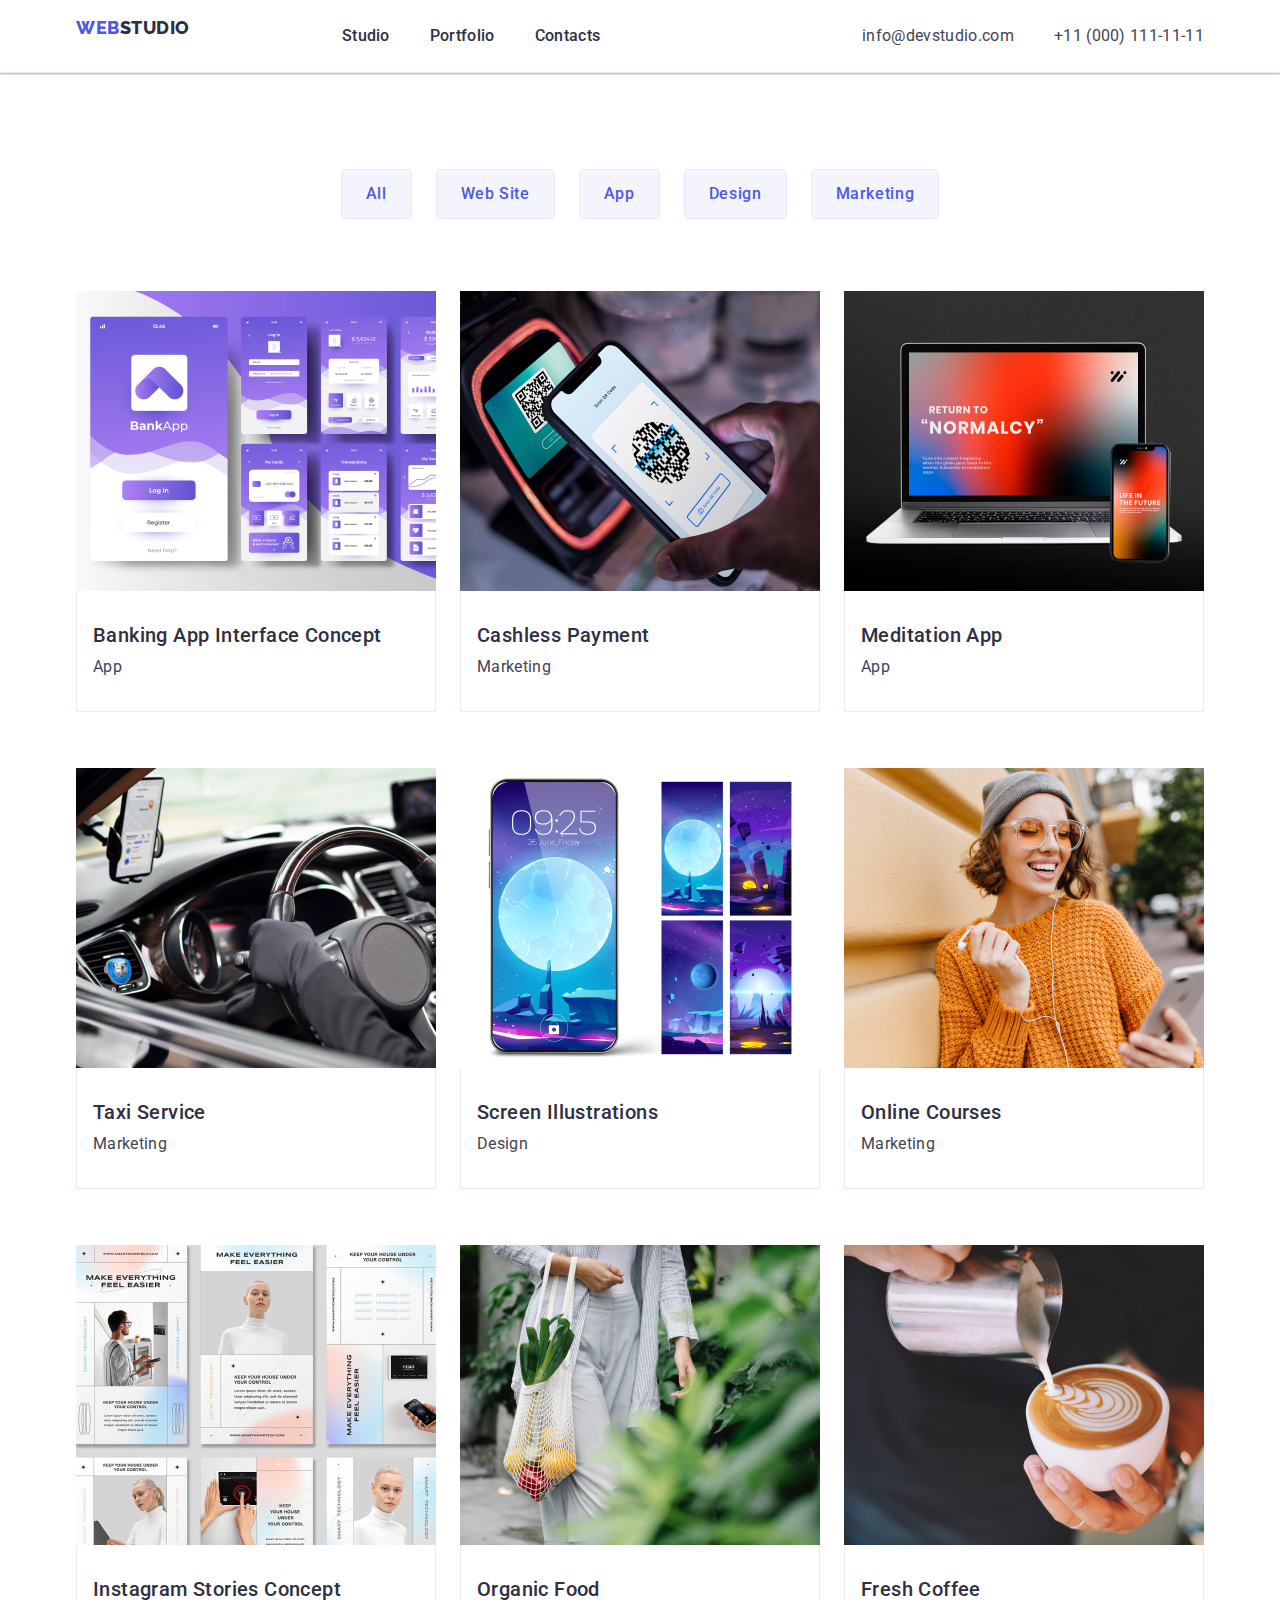
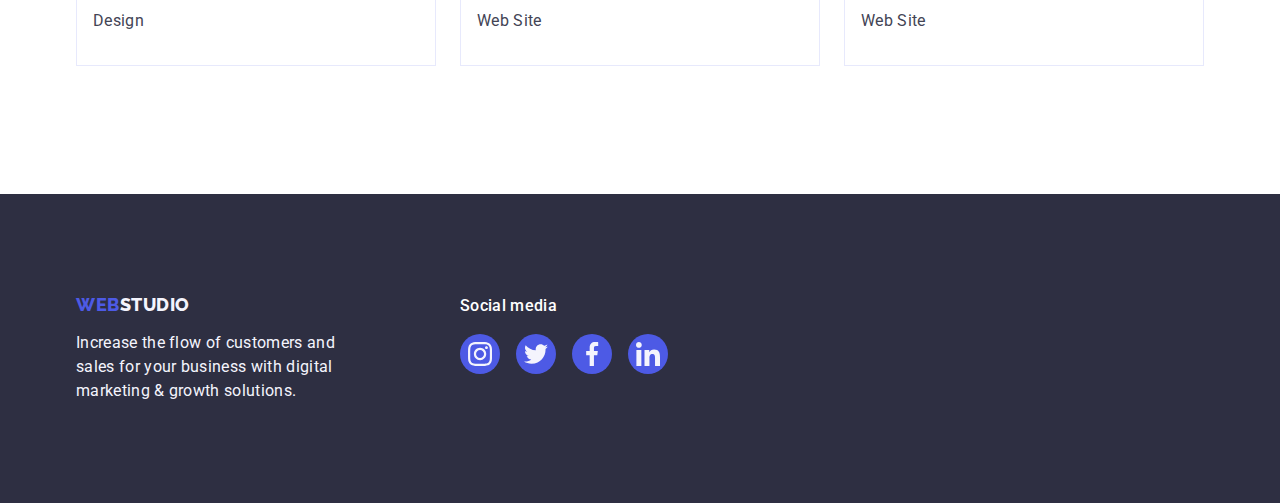
==== portfolio.html @ dd3b019d "goit-markup-hw-05" ====
<!DOCTYPE html>
<html lang="en">
  <head>
    <meta charset="UTF-8">
    <meta http-equiv="X-UA-Compatible" content="IE=edge">
    <meta name="viewport" content="width=device-width, initial-scale=1.0">
    <title>Document</title>
    <link
     rel="stylesheet"
     href="https://cdn.jsdelivr.net/npm/modern-normalize@1.1.0/modern-normalize.min.css"
   />
     <link rel="preconnect" href="https://fonts.googleapis.com">
     <link rel="preconnect" href="https://fonts.gstatic.com" crossorigin >
     <link rel="stylesheet" href="https://fonts.googleapis.com/css2?family=Raleway:wght@800&family=Roboto:wght@400;500;700&display=swap">
     <link rel="stylesheet" href="./css/styles.css">
     
   </head>
  <body class="body"> 
    
     <header class="top-line-body " > 
      <div class="container top-line-body-container">
         <nav class="nav-logo-class"><a class="logo-class-portfolio link" href="./index.html">Web<span class="stydio-header-color link">Studio</span></a>
          <ul class="menu-nav-header list" >
          <li class="studio-header-portfolio-link list"><a class="studio-header-portfolio link" href="./index.html">Studio</a></li>
          <li class="studio-header-portfolio-link list"><a class="studio-header-portfolio link"  href="./portfolio.html">Portfolio </a></li>
          <li class="studio-header-portfolio-link list"><a class="studio-header-portfolio link"  href="">Contacts</a></li>
           </ul>
          </nav>
             <address class="address-header-address link">
                <ul class="address-header-address list"> 
                    <li class="mail-address-header-address link"> <a class="mail-tel-address-header-address link" href="mailto:info@devstudio.com">info@devstudio.com</a></li>
                    <li class="tel-address-header-address link"> <a class="mail-tel-address-header-address link" href="tel:+110001111111">+11 (000) 111-11-11</a></li>
                </ul>

             </address>
            </div>
        </header>
                 <!--section one-->

        <main>
         
         <section class="content-portfolio">
          <div class="container">
          <h1 hidden>Portfolio</h1>
          <ul class="menu-nav-list list">
            <li class="portfolio-btn-list list">
            <button class="portfolio-button" type="button">All</button>
          
          
          </li>
          <li class="portfolio-btn-list list">
       <button class="portfolio-button" type="button">Web Site</button>
        </li>
         <li class="portfolio-btn-list list">
         <button class="portfolio-button" type="button">App</button>
        </li>
        <li class="portfolio-btn-list list">
        <button class="portfolio-button" type="button">Design</button>
        </li>
        <li class="portfolio-btn-list list">
        <button class="portfolio-button" type="button">Marketing</button>
        </li>
        </ul>
   
                <ul class="taxi-five-box-list list"> 
                  <li class="taxi-five-box list ">
                    <a class="box-text-five link" href="">
                  <img src="./images/img-1.jpg" alt="img-1" width="360" height="300">
                   <div class="container-photo">
                    <h2 class="banking-text-five">Banking App Interface Concept</h2>
                   <p class="five-marketing-text">
                    App
                    </p>
                  </div>
                     </a>

                  </li>



                  <li class="taxi-five-box list"> <a class="box-text-five link" href="">
                 <img  src="./images/img-2.jpg" alt="img-2" width="360" height="300">
                <div class="container-photo">
                  <h2 class="banking-text-five">Cashless Payment</h2>
                 <p class="five-marketing-text">Marketing</p>
               </div>
              </a>
            </li> 


            
               <li class="taxi-five-box list"> <a class="box-text-five link" href="">
                <img src="./images/img-3.jpg" alt="img-3" width="360" height="300">
               <div class="container-photo">
                   <h2 class="banking-text-five">Meditation App</h2>
                 <p class="five-marketing-text"> App</p>
               </div>
              </a>
              </li> 
             
             
              <li class="taxi-five-box list"> <a class="box-text-five link" href="">
                <img src="./images/img-4.jpg" alt="img-4" width="360" height="300">
                 <div class="container-photo">
                  <h2 class="banking-text-five">Taxi Service</h2>
                  <p class="five-marketing-text">
                    Marketing
                   </p>
                  </div>
               </a>
                  </li>
                   <li class="taxi-five-box list"> <a class="box-text-five link" href="">
                <img  src="./images/img-5.jpg" alt="img-5" width="360" height="300">
                <div class="container-photo">
                   <h2 class="banking-text-five">Screen Illustrations</h2>
                <p class="five-marketing-text">Design</p>
             </div>
            </a>
            </li>
              <li class="taxi-five-box list"> <a class="box-text-five link" href="">
               <img src="./images/img-6.jpg" alt="img-6" width="360" height="300">
             <div class="container-photo">
                <h2 class="banking-text-five">Online Courses</h2>
                <p class="five-marketing-text">Marketing</p>
              </div>
            </a>
               </li>
            <li class="taxi-five-box list"> <a class="box-text-five link" href="">
                <img src="./images/img-7.jpg" alt="img-7" width="360" height="300">
                <div class="container-photo">
                   <h2 class="banking-text-five">Instagram Stories Concept</h2>
                  <p class="five-marketing-text">
                    Design
                   </p>
                  </div>
                  </a>
                 </li>
              <li class="taxi-five-box list"> <a class="box-text-five link" href="">
                <img  src="./images/img-8.jpg" alt="img-8" width="360" height="300">
                <div class="container-photo">
                  <h2 class="banking-text-five">Organic Food</h2>
                <p class="five-marketing-text">Web Site</p>
              </div>
            </a>
               </li>
          <li class="taxi-five-box list"> <a class="box-text-five link" href="">
               <img src="./images/img-9.jpg" alt="img-9" width="360" height="300">
               <div class="container-photo">
                <h2 class="banking-text-five">Fresh Coffee</h2>
                <p class="five-marketing-text">Web Site</p>
             </div>
             </a>
            </li>
           </ul> 
         
          </div>
          </section>
    </main>
    <footer class="footer-class-portfolio">
     <div class="container footer-class-container">
      <div class="container-peage-footer-logo-link">
        <a class="logo-footer-class-portfolio link" href="./index.html">Web<span class="stydio-footer-color link">Studio</span></a>
         <p class="footer-text-portfolio"> 
      Increase the flow of customers and sales for your
          business with digital marketing & growth solutions.
        </p>
   </div>
   <div>
    <p class="peage-footer-social-text">Social media</p>

    <ul class="peage-footer-social-list list">
      <li class="peage-footer-social-list-item">
        <a href="" class="peage-footer-social-list-link">
          <svg
            class="peage-footer-social-list-icon"
            width="24"
            height="24"
          >
            <use href="./images/icon.svg#icon-instagram-2-1"></use>
          </svg>
        </a>
      </li>
      <li class="peage-footer-social-list-item">
        <a href="" class="peage-footer-social-list-link">
          <svg
            class="peage-footer-social-list-icon"
            width="24"
            height="24"
          >
            <use href="./images/icon.svg#icon-twitter-1-1"></use>
          </svg>
        </a>
      </li>
      <li class="peage-footer-social-list-item">
        <a href="" class="peage-footer-social-list-link">
          <svg
            class="peage-footer-social-list-icon"
            width="24"
            height="24"
          >
            <use href="./images/icon.svg#icon-facebook-1-1"></use>
          </svg>
        </a>
      </li>
      <li class="peage-footer-social-list-item">
        <a href="" class="peage-footer-social-list-link">
          <svg
            class="peage-footer-social-list-icon"
            width="24"
            height="24"
          >
            <use href="./images/icon.svg#icon-linkedin-1-1"></use>
          </svg>
        </a>
      </li>
    </ul>
  </div>
   </div> 
      </footer >
 </body>
</html>
---- css/styles.css ----
/* body*/
.body {
  font-family: "Roboto", sans-serif;
   color:var(--body-text-color);
   background-color:var(--background-white-color);
    }
  /* header */
  .top-line-body {
    border-bottom: 1px solid #e7e9fc;
    box-shadow: 0px 2px 1px rgba(46, 47, 66, 0.08), 0px 1px 1px rgba(46, 47, 66, 0.16),
     0px 1px 6px rgba(46, 47, 66, 0.08);
    }
    .top-line-body-container{
       display: flex;
      align-items: center;
      
    }
  .menu-nav-header {
    padding-left: 76px;
    display: flex;
    align-items: center;
    gap: 40px;

      }
      .list{ list-style: none;
       
      }
     
      .studio-header-portfolio {

        font-weight: 500;
        font-size: 16px;
        line-height: 1.5;
        letter-spacing: 0.02em;
        color: var(--title-text-color);
        display: flex;
        padding-top: 24px;
        padding-bottom: 24px;
        align-items: center
       } 
       .studio-header-portfolio-link:hover,
       .menu-page-nav-item :focus {
        color: var(--pressed-state-color);
       
       } 
       .stydio-header-color{
        font-family: var(--secondery-font);
        font-weight: 800;
        font-size: 18px;
        line-height: 1.2;
        letter-spacing: 0.03em;
        color: var(--title-text-color);
        text-transform: uppercase;
      }
      .logo-class-portfolio
      {
        margin-right: 76px;
        font-family: var(--secondery-font);
        font-style: normal;
        font-weight: 800;
        font-size: 18px;
        line-height: 1.17;
        letter-spacing: 0.03em;
        color: var(--primary-brand-color);
        text-transform: uppercase;
        display: inline-block;
        margin-bottom: 16px;
      }
      .nav-logo-class{ 
        display: flex;
        align-items: center;
        margin-right: auto;}
              /* adress */
      .address-header-address{
        font-style: normal;
        display: flex;
        align-items: center;
        gap: 40px;}
      
     
     .mail-address-header-address {
        font-family: 'Roboto';
        font-style: normal;
        font-weight: 400;
        font-size: 16px;
        line-height: 1.5;
        letter-spacing: 0.02em;
        color: #434455;}
     .tel-address-header-address {
      font-family: 'Roboto';
      font-style: normal;
      font-weight: 400;
      font-size: 16px;
      line-height: 1.5;
      letter-spacing: 0.02em;
      color: #434455;
      }
      .mail-tel-address-header-address{
        display: flex;
        align-items: center;
        gap: 40px;
        font-style: normal;
        font-weight: 400;
        font-size: 16px;
        line-height: 1.5;
        letter-spacing: 0.02em;
        color: var(--body-text-color)}
        .mail-tel-address-header-address:hover,
        .mail-tel-address-header-address:focus
         {
         color: var(--pressed-state-color);
        }
        /* section-one */
      .hero-image {
        background-color: var(--background-dark-color); 
        padding-top: 188px;
        padding-bottom: 188px;
        background-color: var(--background-dark-color);
        background-image: linear-gradient(rgba(46, 47, 66, 0.7), rgba(46, 47, 66, 0.7)),url("../images/people-office\ 1.jpg");
        background-size: cover;
        max-width: 1440px;
        background-repeat: no-repeat;
        background-position: center;
        margin-left: auto;
        margin-right: auto;
       
        }
      .hero-text {

          font-weight: 700;
          font-size: 56px;
          line-height: 1.07;
          letter-spacing: 0.02em;
          max-width: 496px;
          text-align: center;
          margin: 0 auto 48px;
          color: var(--background-white-color);
     }
      .button-one { 
        font-family: "Roboto", sans-serif;
        font-style: normal;
        font-weight: 500;
        font-size: 16px;
        line-height: 1.5;
        letter-spacing: 0.04em;
        color: var(--background-white-color);
        background: var(--primary-brand-color);
        cursor: pointer;
        align-items: center;
        border-radius: 4px;
        padding-top: 16px;
        padding-bottom: 16px;
        padding-left: 32px;
        padding-right: 32px;
        min-width: 169px;
        height: 56px;
        border: none;
        margin: 0 auto;
        }
    .button-one:hover,
    .button-one:focus {  
      background-color: var(--pressed-state-color);
      color: var(--background-white-color)
     }
        /*cection-2*/
      .cection-two-cection { 
        padding-top: 120px;
        padding-bottom: 120px;




      }
      .content-our-list{  
        display: flex;
        gap: 24px;
    }
     
      .feature-li-feature { 
         
            width: calc((100% - 72px) / 4);
           
       
      }


         .strategy-our-actions 
         {
           font-weight: 500;
           font-size: 20px;
           line-height: 1.2;
           letter-spacing: 0.02em;
           color: var(--title-text-color);
           margin-bottom: 8px;
          }
         
          .strategy-text-our-actions
           {
            font-weight: 400;
            font-size: 16px;
            line-height: 1.5;
            letter-spacing: 0.02em;
            color: var(--body-text-color);
            }
           .content-our-actions-icon{}
           .content-our-actions-item-icon {
            display: flex;
            height: 112px;
            background-color: #F4F4FD;
            justify-content: center;
            align-items: center;
            margin-bottom: 8px;
            border-radius: 4px;
        
        }
                 
             /*section-3*/
            .section-three {
              padding-bottom: 120px;
             }  
            /*what-are-we-doing*/
      .what-are-we-doing
             {
        font-weight: 700;
        font-size: 36px;
        line-height: 1.11;
        text-align: center;
        letter-spacing: 0.02em;

        text-transform: capitalize;
        margin-bottom: 72px;
        color:var(--title-text-color);
            } 
            .what-are-list{
              display: flex;
              flex-wrap: wrap;
              gap: 24px;}   
    .img-section-three {  
      flex-basis: calc((100% - 48px) / 3);
     
      } 
      .rectangle-71 {
        box-sizing: border-box;
        width: 360px;
        height: 300px;
        background: url(2368.jpg);
        border: 1px solid #E7E9FC;
        flex: none;
        order: 0;
        flex-grow: 0;
      }  
                  /*section-4*/
         
         .our-team-social-list-link {
          display: flex;
          justify-content: center;
          align-items: center;
          width: 40px;
          height: 40px;
          border-radius: 50%;
          background-color: var(--primary-brand-color);
      }
      
      .our-team-social-list-link:hover,
      .our-team-social-list-link:focus {
          background-color: var(--pressed-state-color);
      }
      
      .our-team-social-list {
          display: flex;
          justify-content: center;
          gap: 24px;
      }
      
      .our-team-social-list-icon {
          fill: #F4F4FD;
      } 
       
        .section-our-team {
          background-color: var(--background-section-color);
          padding-top: 120px;
          padding-bottom: 120px;
          background-color:  var(--background-section-color);
        background-image:  url("../images/Light-bg.jpg");
        background-size: cover;
        
        background-repeat: no-repeat;
        background-position: center;
        margin-left: auto;
        margin-right: auto;
       
        }
        .our-team-container
        {  
            padding-top: 32px;
             padding-bottom: 32px;
             border-radius: 0px 0px 4px 4px;
        }
         

          .team-card-one {
            
            flex-basis: calc((100% - 72px) / 4);
            background-color: var(--background-white-color);
            box-shadow: 0px 1px 6px rgba(46, 47, 66, 0.08),
                0px 1px 1px rgba(46, 47, 66, 0.16),
                0px 2px 1px rgba(46, 47, 66, 0.08);
        
            border-radius: 0px 0px 4px 4px;;
         }

          .ul-our-team-one {
            display: flex;
            flex-wrap: wrap;
            gap: 24px;
            
            box-shadow: 0px 1px 6px rgba(46, 47, 66, 0.08),
                0px 1px 1px rgba(46, 47, 66, 0.16),
                0px 2px 1px rgba(46, 47, 66, 0.08);
        
            border-radius: 0px 0px 4px 4px;
          }
          .img-mark {
            background: url(man-with-laptop-presenting-something.jpg);
            mix-blend-mode: normal;
            flex: none;
            order: 0;
           flex-grow: 0;}
        .our-team-section  {
          font-family: 'Roboto';
          font-style: normal;
          font-weight: 500;
          font-size: 20px;
          line-height: 24px;
          text-align: center;
          letter-spacing:0.02em;
          color: #2E2F42;
          flex:none;
          order: 0;
          flex-grow:0;
          margin-bottom: 8px;
        }
        
          
            .frontend-developer-text
             {
              font-weight: 400;
              font-size: 16px;
              line-height: 1.5;
              letter-spacing: 0.02em;
              color: var(--body-text-color);
              text-align: center;
            }
           .marketing {
             font-family: 'Roboto';
             font-style: normal;
            font-weight: 400;
             font-size: 16px;
            line-height: 24px;
             text-align: center;
             letter-spacing: 0.02em;
            color: #434455;
            flex: none;
            order: 1;
           flex-grow: 0;
          }  
          /*SECTIONS FIVE ICON*/

.our-customers {
  padding-top: 120px;
  padding-bottom: 120px;
}

.header-our-customers {
  font-weight: 700;
  font-size: 36px;
  line-height: 1.1;
  text-align: center;
  letter-spacing: 0.02em;
  text-transform: capitalize;
  color: var(--title-text-color);
  margin-bottom: 72px;
}

.our-customers-list-item-link {
  color:#8E8F99 ;
  display: flex;
  border: 1px solid #8E8F99;
  justify-content: center;
  align-items: center;

  height: 88px;

  border-radius: 4px;

}

.our-customers-list-item {
  width: calc((100% - 120px) / 6);
 
 
}


.our-customers-list-item-link:hover,
.our-customers-list-item-link:focus {
    border-color: #404bbf;
    color: #404bbf;}


.our-customers-list {
  display: flex;
  gap: 24px;
  justify-content: center;
  align-items: center;

}

.our-customers-list-icon {
  fill: currentColor;
 
}


   
          /*footer*/

          
          .peage-footer-social-list {
            display: flex;
            gap: 16px;
        }  
        .peage-footer-social-list-link {
          display: flex;
          justify-content: center;
          align-items: center;
          width: 40px;
          height: 40px;
          border-radius: 50%;
          background-color: var(--primary-brand-color);
      }
      .peage-footer-social-list-icon {
        fill: #F4F4FD;
    }
    
    .peage-footer-social-list-link:focus,
    .peage-footer-social-list-link:hover {
        background-color: #31D0AA;
    }
    
   
      
     .footer-class-portfolio {
      background: var(--background-dark-color);
      padding-top: 100px;
      padding-bottom: 100px;
      }
      .footer-class-container{
        display: flex;
        align-items: baseline;
        gap: 120px;
        margin-right: 120px;
      }
  
    .logo-footer-class-portfolio
    { 
        color: var(--primary-brand-color);
         font-family: var(--secondery-font);
         font-style: normal;
         font-weight: 800;
         font-size: 18px;
          letter-spacing: 0.03em;
          line-height: 1.17;
              text-transform: uppercase;
           display: inline-block;
      margin-bottom: 16px;

     }
     .footer-text-portfolio
     {
       
       font-style: normal;
       font-weight: 400;
       font-size: 16px;
       line-height: 1.5;
       letter-spacing: 0.02em;
       color: var(--background-section-color);
       width: 264px;
     }

        /* ------portfolio ------*/
        .top-line-nav-ul
        {
         background: #FFFFFF;
         border-bottom: 1px solid #E7E9FC;
         font-family: "Raleway", sans-serif;
        font-weight: 800;
        font-size: 18px;
        line-height: 1.17;
        letter-spacing: 0.03em ;
        text-transform: uppercase;
        color: #434455;}
       .menu-nav-ul{
        font-style: normal;
        display: flex;
        align-items: center;
        gap: 40px;
          }
      .studio-nav-ula{
        font-family: 'Roboto';
       
        font-weight: 500;
        font-size: 16px;
        line-height: 24px;
        letter-spacing: 0.02em;
        color: #2e2f42 ;
        flex: none;
        order: 0;
        flex-grow: 0;
      }

       .mail-adress-mail{
          font-family: 'Roboto';
          font-style: normal;
          font-weight: 400;
          font-size: 16px;
          line-height: 24px;
          letter-spacing: 0.02em;
          color: #434455;}
        .tel-adress-tel{
           font-family: 'Roboto';
          font-style: normal;
          font-weight: 400;
          font-size: 16px;
          line-height: 24px;
          letter-spacing: 0.02em;
          color: #434455;}
          /*section-filters*/
          .content-portfolio
          {
            padding: 96px 0 120px;
            padding-bottom: 120px;
            padding-top: 96px;

            }
            .contacts-address-list-van{
              font-size: 16px;
              line-height: 1.5 ;
              letter-spacing: 0.02em;
              color: #434455;
              }
              .add-re-ss{ font-style: normal;}
             .contacts-address-list {
              font-size: 16px;
              line-height: 1.5 ;
               letter-spacing: 0.02em;
               color: #434455;
              }
          
            .portfolio-btn-list{
              }

              .portfolio-button:hover{
                color: var(--background-white-color);
                background-color: var(--pressed-state-color);
                border: 1px solid transparent;
                box-shadow: 0px 3px 1px rgba(0, 0, 0, 0.1),
                0px 2px 1px rgba(0, 0, 0, 0.08),
                0px 2px 2px rgba(0, 0, 0, 0.12);
              }
              
              .portfolio-button:focus{
                color: var(--background-white-color);
                background-color: var(--pressed-state-color);
                border: 1px solid transparent;
                box-shadow: 0px 3px 1px rgba(0, 0, 0, 0.1),
                0px 2px 1px rgba(0, 0, 0, 0.08),
                0px 2px 2px rgba(0, 0, 0, 0.12);
                }
           
            
          .portfolio-button{
            font-family: "Roboto", sans-serif;
            font-weight: 500;
            font-size: 16px;
            line-height: 1.5;
            letter-spacing: 0.04em;
            color: var(--primary-brand-color);
            background: var(--background-section-color);
            align-items: center;
            cursor: pointer;
            display: block;
            border: 1px solid #e7e9fc;
            border-radius: 4px;
            padding: 12px 24px;
            
            }

          .taxi-five-box-list{
            display: flex;
            flex-wrap: wrap;
            column-gap: 24px;
            row-gap: 48px;}
         
          .marketing-text{
            font-family: 'Roboto';
            font-style: normal;
            font-weight: 500;
            font-size: 16px;
            line-height: 24px;
            display: flex;
            align-items: center;
            text-align: center;
            letter-spacing: 0.04em;
            color: #4D5AE5;
            flex: none;
            order: 0;
            flex-grow: 0;}
          
          .banking{box-sizing: border-box;
           background: #FFFFFF;
           border: 1px solid #E7E9FC;}
    
      .container-photo{
        padding: 32px 16px;
        border: 1px solid #e7e9fc;
        border-top: none;
        margin-bottom: 8px;
      }

     
        
      .menu-nav-list{
        display: flex;
        flex-wrap: wrap;
        gap: 24px;
        align-items: center;
        justify-content: center;
        margin-bottom: 72px;
      }
   
           
  .banking-text-five
  {
    font-weight: 500;
    font-size: 20px;
    line-height: 1.2;
    letter-spacing: 0.02em;
    color: var(--title-text-color);
    margin-bottom: 8px;}
  .five-marketing-text
  {
    font-weight: 400;
    font-size: 16px;
    line-height: 1.5;
    letter-spacing: 0.02em;
    color: var(--body-text-color);}
  
    .taxi-five-box{

      flex-basis: calc((100% - 144/9));
    }
 
      
      .box-text-five{
        display: block;
       }
       .box-text-five:focus{
        box-shadow: 0px 1px 6px rgba(46, 47, 66, 0.08),
        0px 1px 1px rgba(46, 47, 66, 0.16),
        0px 2px 1px rgba(46, 47, 66, 0.08);
       }
       .box-text-five:hover{
        box-shadow: 0px 1px 6px rgba(46, 47, 66, 0.08),
        0px 1px 1px rgba(46, 47, 66, 0.16),
        0px 2px 1px rgba(46, 47, 66, 0.08);
       }
       
       .portfolio-button {
    color: #4d5ae5;
    background-color: #F4F4FD;
        }
          /*footer-2*/
          .container-peage-footer-social-media
          {
         
            position: absolute;
            width: 208px;
            height: 80px;
            left: 540px;
            top: 1864px;
            
     
          }
          .peage-footer-social-text{
            font-weight: 500;
            font-size: 16px;
            line-height: 1.5;
            letter-spacing: 0.02em;
            color: #FFFFFF;
            margin-bottom: 16px;
          }
 
    
   .footer-class-portfolio
    {
     background: var(--background-dark-color);
     padding-top: 100px;
     padding-bottom: 100px;
     }
       

      .stydio-footer-color{
        font-family: var(--secondery-font);
        font-style: normal;
        font-weight: 800;
        font-size: 18px;
        line-height: 1.17;
        letter-spacing: 0.03em;
        color: var(--background-section-color);
        text-transform: uppercase;
      }
      .link{ text-decoration: none;}
      .link:hover, .link:focus {
        color: #404bbf;} 
        a:hover {
          color: #404bbf;
        }
        
             /* Focus style for links */
              a:focus {
              color: #404bbf;
              }
          
              :root {
                --primari-font: 'Roboto', sans-serif;
                --secondery-font: 'Raleway', sans-serif;
                --title-text-color: #2E2F42;
                --body-text-color: #434455;
                --accent-color: #e7e9fc;
                --primary-brand-color: #4D5AE5;
                --pressed-state-color: #404bbf;
                --background-section-color: #f4f4fd;
                --background-dark-color: #2e2f42;
                --background-white-color: #ffffff;
            }
            


           

            h1,
            h2,
            h3,
            h4,
            p {
              
                margin-top: 0;
                margin-bottom: 0;
                
            }
            
            ul {
                margin-top: 0;
                margin-bottom: 0;
                padding-left: 0;
            
            }
            
            img {
                display: block;
            }
            
            button {
                display: block;
            
            }
            
            
            
            .container {
                width: 1158px;
                margin-left: auto;
                margin-right: auto;
                padding-left: 15px;
                padding-right: 15px;
            }
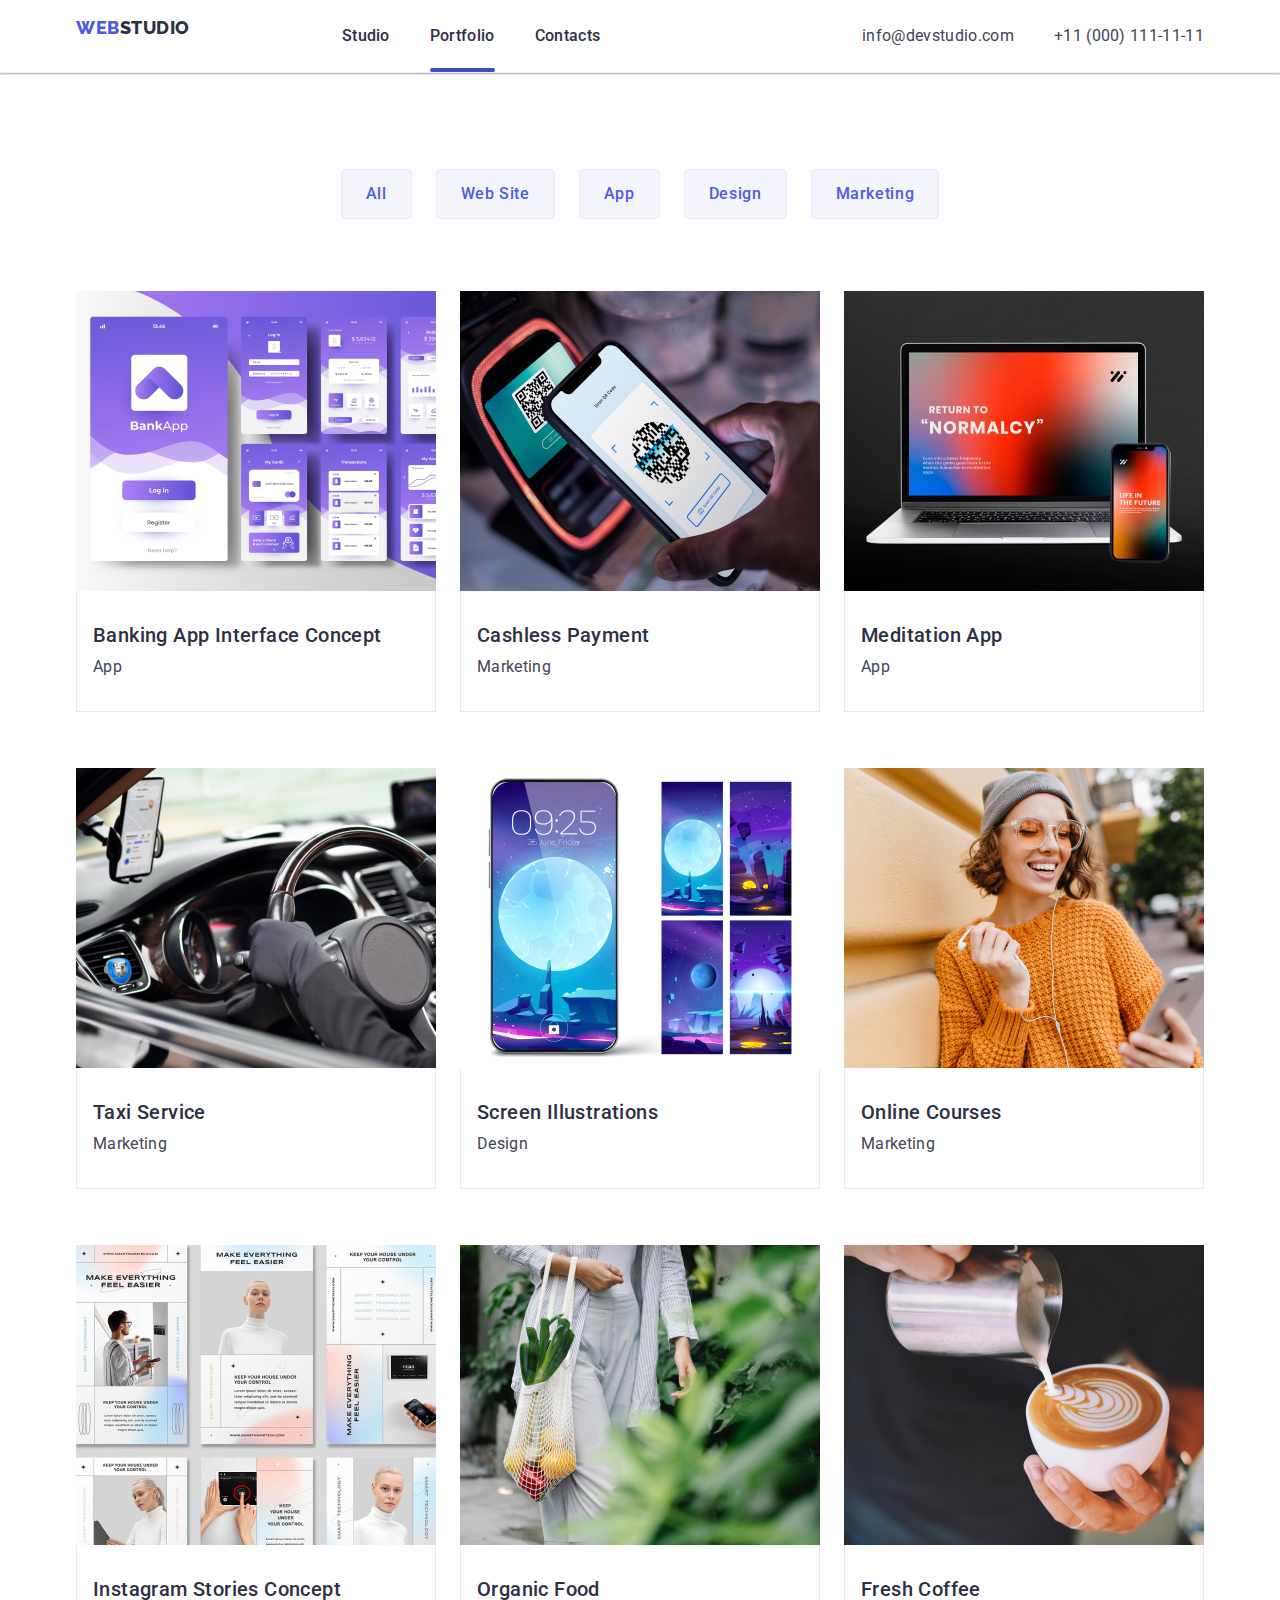
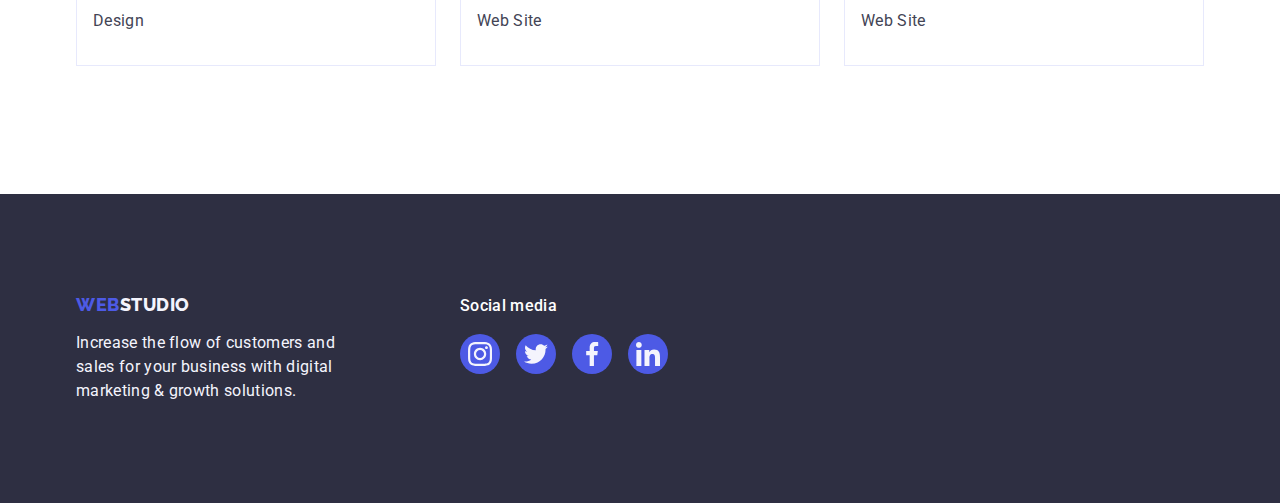
==== commit 613e99fa: "goit-markup-hw-05" ====
--- a/portfolio.html
+++ b/portfolio.html
@@ -22,7 +22,7 @@
          <nav class="nav-logo-class"><a class="logo-class-portfolio link" href="./index.html">Web<span class="stydio-header-color link">Studio</span></a>
           <ul class="menu-nav-header list" >
           <li class="studio-header-portfolio-link list"><a class="studio-header-portfolio link" href="./index.html">Studio</a></li>
-          <li class="studio-header-portfolio-link list"><a class="studio-header-portfolio link"  href="./portfolio.html">Portfolio </a></li>
+          <li class="studio-header-portfolio-link list"><a class="studio-header-portfolio active link"  href="./portfolio.html">Portfolio </a></li>
           <li class="studio-header-portfolio-link list"><a class="studio-header-portfolio link"  href="">Contacts</a></li>
            </ul>
           </nav>
@@ -44,29 +44,36 @@
           <h1 hidden>Portfolio</h1>
           <ul class="menu-nav-list list">
             <li class="portfolio-btn-list list">
-            <button class="portfolio-button" type="button">All</button>
+            <button class="portfolio-button filters" type="button">All</button>
           
           
           </li>
           <li class="portfolio-btn-list list">
-       <button class="portfolio-button" type="button">Web Site</button>
+       <button class="portfolio-button filters" type="button">Web Site</button>
         </li>
          <li class="portfolio-btn-list list">
-         <button class="portfolio-button" type="button">App</button>
+         <button class="portfolio-button filters" type="button">App</button>
         </li>
         <li class="portfolio-btn-list list">
-        <button class="portfolio-button" type="button">Design</button>
+        <button class="portfolio-button filters" type="button">Design</button>
         </li>
         <li class="portfolio-btn-list list">
-        <button class="portfolio-button" type="button">Marketing</button>
+        <button class="portfolio-button filters" type="button">Marketing</button>
         </li>
         </ul>
    
                 <ul class="taxi-five-box-list list"> 
                   <li class="taxi-five-box list ">
                     <a class="box-text-five link" href="">
+                      <div class="box-text-five-img-overlay">
                   <img src="./images/img-1.jpg" alt="img-1" width="360" height="300">
-                   <div class="container-photo">
+                  <p class="overlay">
+                    14 Stylish and User-Friendly App Design Concepts · Task
+                    Manager App · Calorie Tracker App · Exotic Fruit Ecommerce
+                    App · Cloud Storage App
+                  </p>
+                </div>
+                 <div class="container-photo">
                     <h2 class="banking-text-five">Banking App Interface Concept</h2>
                    <p class="five-marketing-text">
                     App
@@ -79,8 +86,15 @@
 
 
                   <li class="taxi-five-box list"> <a class="box-text-five link" href="">
-                 <img  src="./images/img-2.jpg" alt="img-2" width="360" height="300">
-                <div class="container-photo">
+                    <div class="box-text-five-img-overlay">
+                      <img  src="./images/img-2.jpg" alt="img-2" width="360" height="300">
+                      <p class="overlay">
+                        14 Stylish and User-Friendly App Design Concepts · Task
+                        Manager App · Calorie Tracker App · Exotic Fruit Ecommerce
+                        App · Cloud Storage App
+                      </p>
+                    </div>
+                    <div class="container-photo">
                   <h2 class="banking-text-five">Cashless Payment</h2>
                  <p class="five-marketing-text">Marketing</p>
                </div>
@@ -90,8 +104,15 @@
 
             
                <li class="taxi-five-box list"> <a class="box-text-five link" href="">
-                <img src="./images/img-3.jpg" alt="img-3" width="360" height="300">
-               <div class="container-photo">
+                <div class="box-text-five-img-overlay">
+                  <img src="./images/img-3.jpg" alt="img-3" width="360" height="300">
+                  <p class="overlay">
+                    14 Stylish and User-Friendly App Design Concepts · Task
+                    Manager App · Calorie Tracker App · Exotic Fruit Ecommerce
+                    App · Cloud Storage App
+                  </p>
+                </div>
+              <div class="container-photo">
                    <h2 class="banking-text-five">Meditation App</h2>
                  <p class="five-marketing-text"> App</p>
                </div>
@@ -100,7 +121,15 @@
              
              
               <li class="taxi-five-box list"> <a class="box-text-five link" href="">
+                <div class="box-text-five-img-overlay">
+
                 <img src="./images/img-4.jpg" alt="img-4" width="360" height="300">
+                <p class="overlay">
+                  14 Stylish and User-Friendly App Design Concepts · Task
+                  Manager App · Calorie Tracker App · Exotic Fruit Ecommerce
+                  App · Cloud Storage App
+                </p>
+                </div>
                  <div class="container-photo">
                   <h2 class="banking-text-five">Taxi Service</h2>
                   <p class="five-marketing-text">
@@ -110,24 +139,45 @@
                </a>
                   </li>
                    <li class="taxi-five-box list"> <a class="box-text-five link" href="">
-                <img  src="./images/img-5.jpg" alt="img-5" width="360" height="300">
-                <div class="container-photo">
+                    <div class="box-text-five-img-overlay">
+                      <img  src="./images/img-5.jpg" alt="img-5" width="360" height="300">
+                      <p class="overlay">
+                        14 Stylish and User-Friendly App Design Concepts · Task
+                        Manager App · Calorie Tracker App · Exotic Fruit Ecommerce
+                        App · Cloud Storage App
+                      </p>
+                    </div>
+                     <div class="container-photo">
                    <h2 class="banking-text-five">Screen Illustrations</h2>
                 <p class="five-marketing-text">Design</p>
              </div>
             </a>
             </li>
               <li class="taxi-five-box list"> <a class="box-text-five link" href="">
-               <img src="./images/img-6.jpg" alt="img-6" width="360" height="300">
-             <div class="container-photo">
+                <div class="box-text-five-img-overlay">
+                   <img src="./images/img-6.jpg" alt="img-6" width="360" height="300">
+                   <p class="overlay">
+                    14 Stylish and User-Friendly App Design Concepts · Task
+                    Manager App · Calorie Tracker App · Exotic Fruit Ecommerce
+                    App · Cloud Storage App
+                  </p>
+                </div>
+                 <div class="container-photo">
                 <h2 class="banking-text-five">Online Courses</h2>
                 <p class="five-marketing-text">Marketing</p>
               </div>
             </a>
                </li>
             <li class="taxi-five-box list"> <a class="box-text-five link" href="">
+              <div class="box-text-five-img-overlay">
                 <img src="./images/img-7.jpg" alt="img-7" width="360" height="300">
-                <div class="container-photo">
+                <p class="overlay">
+                  14 Stylish and User-Friendly App Design Concepts · Task
+                  Manager App · Calorie Tracker App · Exotic Fruit Ecommerce
+                  App · Cloud Storage App
+                </p>
+              </div>
+              <div class="container-photo">
                    <h2 class="banking-text-five">Instagram Stories Concept</h2>
                   <p class="five-marketing-text">
                     Design
@@ -136,7 +186,14 @@
                   </a>
                  </li>
               <li class="taxi-five-box list"> <a class="box-text-five link" href="">
-                <img  src="./images/img-8.jpg" alt="img-8" width="360" height="300">
+                <div class="box-text-five-img-overlay">
+                   <img  src="./images/img-8.jpg" alt="img-8" width="360" height="300">
+                   <p class="overlay">
+                    14 Stylish and User-Friendly App Design Concepts · Task
+                    Manager App · Calorie Tracker App · Exotic Fruit Ecommerce
+                    App · Cloud Storage App
+                  </p>
+                </div>
                 <div class="container-photo">
                   <h2 class="banking-text-five">Organic Food</h2>
                 <p class="five-marketing-text">Web Site</p>
@@ -144,8 +201,15 @@
             </a>
                </li>
           <li class="taxi-five-box list"> <a class="box-text-five link" href="">
-               <img src="./images/img-9.jpg" alt="img-9" width="360" height="300">
-               <div class="container-photo">
+            <div class="box-text-five-img-overlay">
+              <img src="./images/img-9.jpg" alt="img-9" width="360" height="300">
+              <p class="overlay">
+                14 Stylish and User-Friendly App Design Concepts · Task
+                Manager App · Calorie Tracker App · Exotic Fruit Ecommerce
+                App · Cloud Storage App
+              </p>
+            </div>
+            <div class="container-photo">
                 <h2 class="banking-text-five">Fresh Coffee</h2>
                 <p class="five-marketing-text">Web Site</p>
              </div>
--- a/css/styles.css
+++ b/css/styles.css
@@ -38,11 +38,53 @@
         padding-bottom: 24px;
         align-items: center
        } 
+       .studio-header-portfolio::before {
+        content: '';
+        position: absolute;
+        bottom: 0;
+        left: 0;
+        width: 100%;
+        height: 4px;
+        background-color: var(--pressed-state-color);
+        opacity: 0;
+        transition: transform var(--transition-duration-and-func);
+        transform: scaleX(0);
+    }
+      .studio-header-portfolio:hover::before,
+      .studio-header-portfolio:focus::before{
+        transform: scaleX(1);
+        opacity: 1;
+      }
+
        .studio-header-portfolio-link:hover,
        .menu-page-nav-item :focus {
         color: var(--pressed-state-color);
        
        } 
+
+       .studio-header-portfolio-link>.studio-header-portfolio .active .link {
+        color: var(--pressed-state-color);
+       }
+       .active {
+        position: relative;
+    }
+    
+.active::after {
+  content: "";
+  width: 100%;
+  height: 4px;
+  border-radius: 2px;
+  display: block;
+  background-color: var(--pressed-state-color);
+  position: absolute;
+  left: 0;
+  bottom: 0;
+  opacity: 1;
+}
+
+
+
+
        .stydio-header-color{
         font-family: var(--secondery-font);
         font-weight: 800;
@@ -487,6 +529,65 @@
        color: var(--background-section-color);
        width: 264px;
      }
+    .window-animation-one.is-hidden{
+      opacity: 0;
+    visibility: hidden;
+    pointer-events: none;
+  
+    } 
+    .window-animation-one{
+      position: fixed;
+      top: 0;
+      left: 0;
+      z-index: 100;
+      width: 100%;
+      height: 100%;
+      background-color: rgba(46, 47, 66, 0.4);
+      transition: opacity var(--transition-duration-and-func),
+          visibility var(--transition-duration-and-func);
+        }
+        .window-configuration{
+          position: absolute;
+          top: 50%;
+          left: 50%;
+          transform: translate(-50%, -50%) scale(1);
+          width: 408px;
+          height: 576px;
+          background-color: #FCFCFC;
+          box-shadow: 0px 1px 1px rgba(0, 0, 0, 0.14),
+              0px 1px 3px rgba(0, 0, 0, 0.12),
+              0px 2px 1px rgba(0, 0, 0, 0.2);
+          border-radius: 4px;
+          transition: var(--transition-duration-and-func);
+          opacity: 1;
+        }
+        .window-configuration-one{
+          position: absolute;
+          top: 24px;
+          right: 24px;
+          background-color: #E7E9FC;
+          border: 1px solid rgba(0, 0, 0, 0.1);
+          width: 24px;
+          height: 24px;
+          border-radius: 50%;
+          justify-content: center;
+          align-items: center;
+          display: flex;
+          padding: 0;
+      
+        }
+        .window-configuration-one:hover,
+        .window-configuration-one:focus{
+          background-color: #404bbf;
+          color: #FFFFFF;
+        }
+        .window-configuration-one-icon{
+          transition: fill var(--transition-duration-and-func);
+        }
+        .window-configuration-one:hover .window-configuration-one-icon,
+        .window-configuration-one:focus .window-configuration-one-icon{
+          fill: var(--background-white-color);
+        }
 
         /* ------portfolio ------*/
         .top-line-nav-ul
@@ -579,7 +680,7 @@
                 }
            
             
-          .portfolio-button{
+          .portfolio-button {
             font-family: "Roboto", sans-serif;
             font-weight: 500;
             font-size: 16px;
@@ -595,12 +696,25 @@
             padding: 12px 24px;
             
             }
+            .portfolio-button.filters {
+              padding: 12px 24px;
+              border: 1px solid var(--accent-color);
+              min-width: 69px;
+              color: var(--primary-brand-color);
+              transition: background-color var(--transition-duration-and-func),
+                  color var(--transition-duration-and-func),
+                  border var(--transition-duration-and-func),
+                  box-shadow var(--transition-duration-and-func);}
 
           .taxi-five-box-list{
             display: flex;
             flex-wrap: wrap;
             column-gap: 24px;
             row-gap: 48px;}
+            .taxi-five-box-list:focus .overlay,
+            .taxi-five-box-list:hover.overlay{
+              transform: translate(0, 0);
+            }
          
           .marketing-text{
             font-family: 'Roboto';
@@ -627,6 +741,10 @@
         border-top: none;
         margin-bottom: 8px;
       }
+      .box-text-five-img-overlay{
+        position: relative;
+        overflow: hidden;
+      }
 
      
         
@@ -659,11 +777,15 @@
     .taxi-five-box{
 
       flex-basis: calc((100% - 144/9));
+  
+      width: 360px;
+  
     }
  
       
       .box-text-five{
         display: block;
+        transition: box-shadow var(--transition-duration-and-func);
        }
        .box-text-five:focus{
         box-shadow: 0px 1px 6px rgba(46, 47, 66, 0.08),
@@ -675,7 +797,10 @@
         0px 1px 1px rgba(46, 47, 66, 0.16),
         0px 2px 1px rgba(46, 47, 66, 0.08);
        }
-       
+       .box-text-five:focus .overlay,
+       .box-text-five:hover .overlay{
+        transform: translate(0, 0);
+       }
        .portfolio-button {
     color: #4d5ae5;
     background-color: #F4F4FD;
@@ -743,7 +868,11 @@
                 --background-section-color: #f4f4fd;
                 --background-dark-color: #2e2f42;
                 --background-white-color: #ffffff;
-            }
+                --transition-duration-and-func: 250ms cubic-bezier(0.4, 0, 0.2, 1);
+            }
+            html {
+              box-sizing: border-box;
+          } 
             
 
 
@@ -773,8 +902,13 @@
             
             button {
                 display: block;
-            
-            }
+                cursor: pointer;
+            }
+            *,
+            *::before,
+            *::after {
+            box-sizing: inherit;
+}
             
             
             
@@ -785,5 +919,28 @@
                 padding-left: 15px;
                 padding-right: 15px;
             }
-            
-
+            .overlay {
+              position: absolute;
+              left: 0;
+              top: 0;
+              width: 100%;
+              height: 100%;
+              overflow: auto;
+              transform: translate(0, 100%);
+              transition: transform var(--transition-duration-and-func);
+              font-family: 'Roboto';
+              font-weight: 400;
+              font-size: 16px;
+              line-height: 1.5;
+              letter-spacing: 0.02em;
+              color: #F4F4FD;
+              background-color: rgb(77, 90, 229);
+          
+              padding-top: 40px;
+              padding-left: 32px;
+          
+              padding-right: 32px;
+          
+          }
+            
+
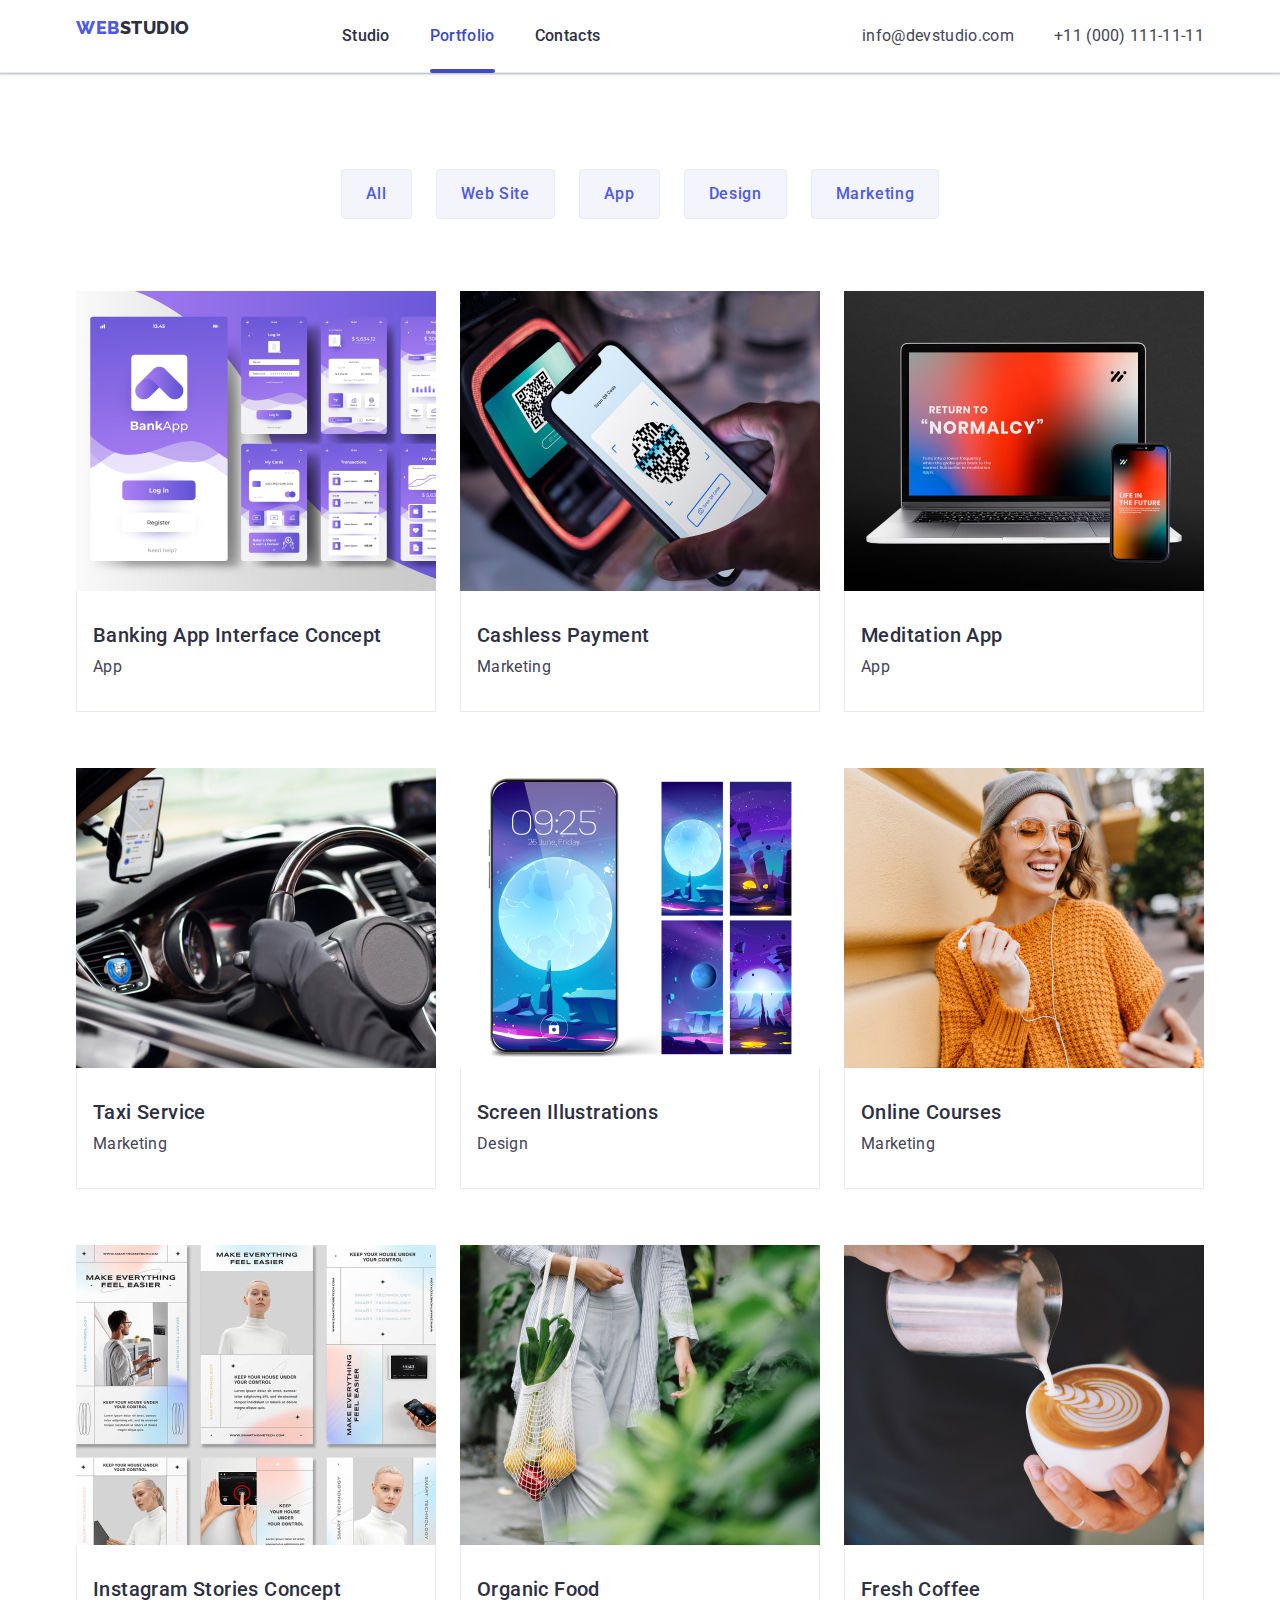
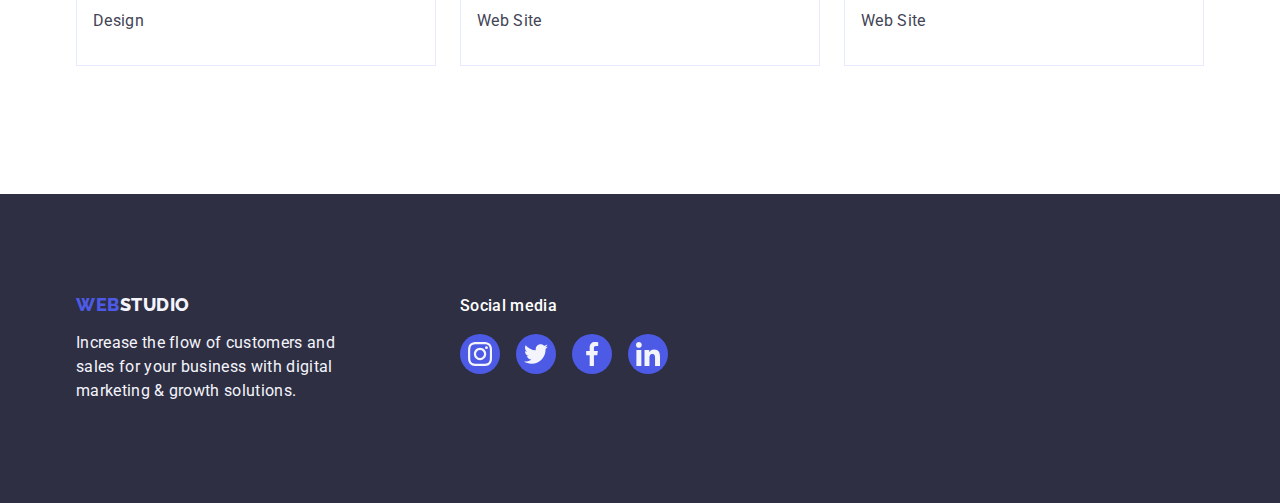
==== commit 8e1490b9: "goit-markup-hw-05" ====
--- a/portfolio.html
+++ b/portfolio.html
@@ -240,29 +240,29 @@
             width="24"
             height="24"
           >
-            <use href="./images/icon.svg#icon-instagram-2-1"></use>
-          </svg>
-        </a>
-      </li>
-      <li class="peage-footer-social-list-item">
-        <a href="" class="peage-footer-social-list-link">
-          <svg
-            class="peage-footer-social-list-icon"
-            width="24"
-            height="24"
-          >
-            <use href="./images/icon.svg#icon-twitter-1-1"></use>
-          </svg>
-        </a>
-      </li>
-      <li class="peage-footer-social-list-item">
-        <a href="" class="peage-footer-social-list-link">
-          <svg
-            class="peage-footer-social-list-icon"
-            width="24"
-            height="24"
-          >
-            <use href="./images/icon.svg#icon-facebook-1-1"></use>
+            <use href="./images/icon.svg#icon-instagram-2"></use>
+          </svg>
+        </a>
+      </li>
+      <li class="peage-footer-social-list-item">
+        <a href="" class="peage-footer-social-list-link">
+          <svg
+            class="peage-footer-social-list-icon"
+            width="24"
+            height="24"
+          >
+            <use href="./images/icon.svg#icon-twitter-1"></use>
+          </svg>
+        </a>
+      </li>
+      <li class="peage-footer-social-list-item">
+        <a href="" class="peage-footer-social-list-link">
+          <svg
+            class="peage-footer-social-list-icon"
+            width="24"
+            height="24"
+          >
+            <use href="./images/icon.svg#icon-facebook-1"></use>
           </svg>
         </a>
       </li>
--- a/css/styles.css
+++ b/css/styles.css
@@ -25,7 +25,9 @@
       .list{ list-style: none;
        
       }
-     
+      .studio-header-portfolio-link active {
+        color: blue;
+      }
       .studio-header-portfolio {
 
         font-weight: 500;
@@ -33,11 +35,17 @@
         line-height: 1.5;
         letter-spacing: 0.02em;
         color: var(--title-text-color);
-        display: flex;
-        padding-top: 24px;
-        padding-bottom: 24px;
-        align-items: center
+        display: block;
+        padding: 24px 0;
+        transition: color var(--transition-duration-and-func);
+        align-items: center;
+        position: relative;
+        cursor: pointer;
+        text-decoration: none;
+        
+
        } 
+       
        .studio-header-portfolio::before {
         content: '';
         position: absolute;
@@ -67,6 +75,7 @@
        }
        .active {
         position: relative;
+       color:#404BBF;
     }
     
 .active::after {
@@ -78,8 +87,9 @@
   background-color: var(--pressed-state-color);
   position: absolute;
   left: 0;
-  bottom: 0;
+  bottom: -1px;
   opacity: 1;
+  
 }
 
 
@@ -138,6 +148,7 @@
       color: #434455;
       }
       .mail-tel-address-header-address{
+        font-style: normal;
         display: flex;
         align-items: center;
         gap: 40px;
@@ -146,11 +157,11 @@
         font-size: 16px;
         line-height: 1.5;
         letter-spacing: 0.02em;
-        color: var(--body-text-color)}
+        color: var(--body-text-color);
+        transition: color var(--transition-duration-and-func);}
         .mail-tel-address-header-address:hover,
-        .mail-tel-address-header-address:focus
-         {
-         color: var(--pressed-state-color);
+        .mail-tel-address-header-address:focus {
+        color: var(--pressed-state-color);
         }
         /* section-one */
       .hero-image {
@@ -186,18 +197,16 @@
         line-height: 1.5;
         letter-spacing: 0.04em;
         color: var(--background-white-color);
-        background: var(--primary-brand-color);
+        background-color: var(--primary-brand-color);
         cursor: pointer;
         align-items: center;
         border-radius: 4px;
-        padding-top: 16px;
-        padding-bottom: 16px;
-        padding-left: 32px;
-        padding-right: 32px;
         min-width: 169px;
         height: 56px;
         border: none;
         margin: 0 auto;
+        display: block;
+        transition: background-color var(--transition-duration-and-func);
         }
     .button-one:hover,
     .button-one:focus {  
@@ -244,7 +253,7 @@
             letter-spacing: 0.02em;
             color: var(--body-text-color);
             }
-           .content-our-actions-icon{}
+           
            .content-our-actions-item-icon {
             display: flex;
             height: 112px;
@@ -253,7 +262,8 @@
             align-items: center;
             margin-bottom: 8px;
             border-radius: 4px;
-        
+            fill: currentColor;
+            
         }
                  
              /*section-3*/
@@ -301,6 +311,7 @@
           height: 40px;
           border-radius: 50%;
           background-color: var(--primary-brand-color);
+          transition: background-color var(--transition-duration-and-func);
       }
       
       .our-team-social-list-link:hover,
@@ -312,6 +323,7 @@
           display: flex;
           justify-content: center;
           gap: 24px;
+         padding-top: 8px; 
       }
       
       .our-team-social-list-icon {
@@ -423,17 +435,19 @@
   color: var(--title-text-color);
   margin-bottom: 72px;
 }
-
+.content-our-actions-icon:hover {color:  blue;
+  }
 .our-customers-list-item-link {
-  color:#8E8F99 ;
+  color: #8E8F99;
   display: flex;
   border: 1px solid #8E8F99;
   justify-content: center;
   align-items: center;
-
   height: 88px;
-
   border-radius: 4px;
+  
+  transition: color var(--transition-duration-and-func),
+      border var(--transition-duration-and-func);
 
 }
 
@@ -480,6 +494,7 @@
           height: 40px;
           border-radius: 50%;
           background-color: var(--primary-brand-color);
+          transition: background-color var(--transition-duration-and-func);
       }
       .peage-footer-social-list-icon {
         fill: #F4F4FD;
@@ -529,7 +544,7 @@
        color: var(--background-section-color);
        width: 264px;
      }
-    .window-animation-one.is-hidden{
+    .window-animation-one is-hidden {
       opacity: 0;
     visibility: hidden;
     pointer-events: none;
@@ -658,26 +673,15 @@
                color: #434455;
               }
           
-            .portfolio-btn-list{
-              }
-
-              .portfolio-button:hover{
-                color: var(--background-white-color);
-                background-color: var(--pressed-state-color);
-                border: 1px solid transparent;
-                box-shadow: 0px 3px 1px rgba(0, 0, 0, 0.1),
-                0px 2px 1px rgba(0, 0, 0, 0.08),
-                0px 2px 2px rgba(0, 0, 0, 0.12);
-              }
-              
-              .portfolio-button:focus{
-                color: var(--background-white-color);
-                background-color: var(--pressed-state-color);
-                border: 1px solid transparent;
-                box-shadow: 0px 3px 1px rgba(0, 0, 0, 0.1),
-                0px 2px 1px rgba(0, 0, 0, 0.08),
-                0px 2px 2px rgba(0, 0, 0, 0.12);
-                }
+         .portfolio-button:hover,
+         .portfolio-button:focus {
+           color: var(--background-white-color);
+           background-color: var(--pressed-state-color);
+           border: 1px solid transparent;
+           box-shadow: 0px 3px 1px rgba(0, 0, 0, 0.1),
+            0px 2px 1px rgba(0, 0, 0, 0.08),
+             0px 2px 2px rgba(0, 0, 0, 0.12);
+          }
            
             
           .portfolio-button {
@@ -694,9 +698,13 @@
             border: 1px solid #e7e9fc;
             border-radius: 4px;
             padding: 12px 24px;
-            
-            }
-            .portfolio-button.filters {
+               transition: background-color var(--transition-duration-and-func),
+                  color var(--transition-duration-and-func),
+                  border var(--transition-duration-and-func),
+                  box-shadow var(--transition-duration-and-func);}
+            
+        .portfolio-button .filters
+        {
               padding: 12px 24px;
               border: 1px solid var(--accent-color);
               min-width: 69px;
@@ -898,6 +906,8 @@
             
             img {
                 display: block;
+                width: 100%;
+                height: auto;
             }
             
             button {
@@ -942,5 +952,15 @@
               padding-right: 32px;
           
           }
-            
-
+          .is-hidden {
+            opacity: 0;
+            visibility: hidden;
+            pointer-events: none;
+          }
+          .open-modal:hover {
+            opacity: 0.8;
+          }
+          button.active {
+            background-color: var(--pressed-state-color);
+          }
+        